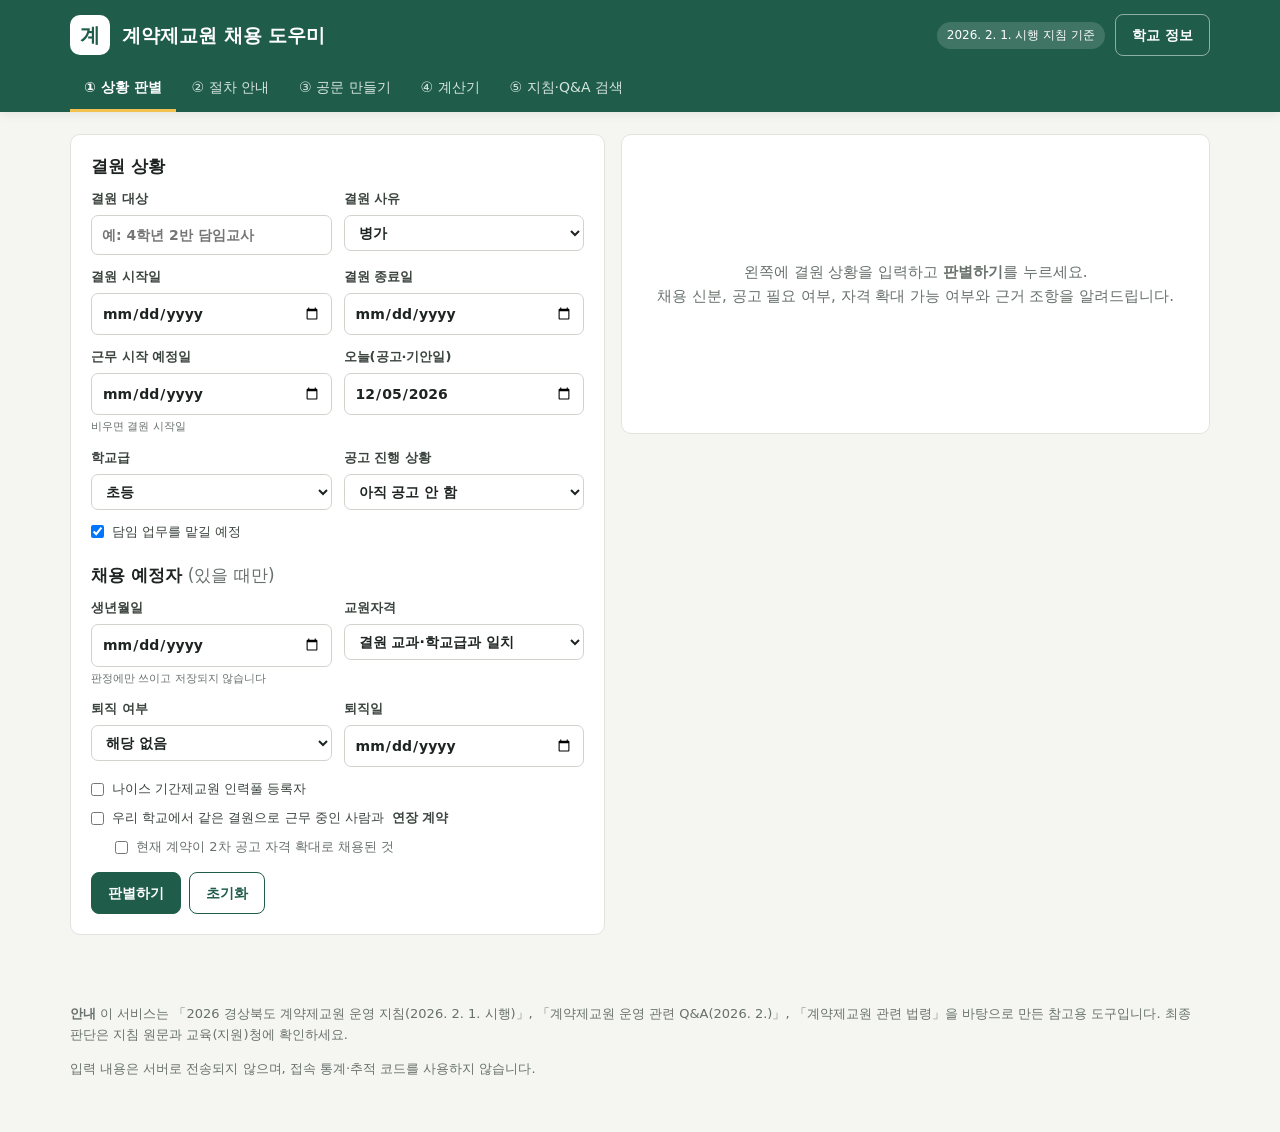
==== index.html @ 28a8585a "2차: 채용계획 기안·채용 계획·채용 공고문·계약서(서식14·15)·임용사항 보고(서식21) hwpx 생성, 절차 단계에서 서류로 바로 이동 Co-Authored-By: Claud" ====
<!doctype html>
<html lang="ko">
<head>
<meta charset="utf-8">
<meta name="viewport" content="width=device-width, initial-scale=1">
<title>계약제교원 채용 도우미</title>
<meta name="description" content="경상북도 계약제교원(기간제교원·강사) 채용 절차 판별과 인사자문위원회 공문 작성 도우미">
<link rel="stylesheet" href="css/style.css">
</head>
<body>
<header class="top">
  <div class="wrap top-in">
    <div class="brand">
      <span class="logo" aria-hidden="true">계</span>
      <div>
        <h1>계약제교원 채용 도우미</h1>
        <p class="sub">기간제교원·강사 채용 절차 판별과 공문 작성</p>
      </div>
    </div>
    <div class="top-right">
      <span class="badge" id="ver"></span>
      <button class="btn ghost" id="btnSchool">학교 정보</button>
    </div>
  </div>
  <nav class="wrap tabs" role="tablist">
    <button role="tab" data-tab="judge" class="on">① 상황 판별</button>
    <button role="tab" data-tab="steps">② 절차 안내</button>
    <button role="tab" data-tab="docs">③ 공문 만들기</button>
    <button role="tab" data-tab="calc">④ 계산기</button>
    <button role="tab" data-tab="search">⑤ 지침·Q&amp;A 검색</button>
  </nav>
</header>

<main class="wrap">

<!-- ① 판별 -->
<section id="tab-judge" class="tab on">
  <div class="grid2">
    <form id="fJudge" class="card" autocomplete="off">
      <h2>결원 상황</h2>
      <div class="row">
        <label>결원 대상<input name="target" placeholder="예: 4학년 2반 담임교사"></label>
        <label>결원 사유
          <select name="leaveType">
            <option value="sick">병가</option><option value="leave">휴직(육아·질병 등)</option>
            <option value="maternity">출산휴가</option><option value="longservice">장기재직휴가</option>
            <option value="annual">연가</option><option value="dispatch">파견·연수</option><option value="etc">기타</option>
          </select></label>
      </div>
      <div class="row">
        <label>결원 시작일<input type="date" name="start" required></label>
        <label>결원 종료일<input type="date" name="end" required></label>
      </div>
      <div class="row">
        <label>근무 시작 예정일<input type="date" name="workStart"><small>비우면 결원 시작일</small></label>
        <label>오늘(공고·기안일)<input type="date" name="today"></label>
      </div>
      <div class="row">
        <label>학교급
          <select name="schoolLevel"><option value="elem">초등</option><option value="mid">중등</option><option value="kinder">유치원</option><option value="special">특수</option></select></label>
        <label>공고 진행 상황
          <select name="noticeStage"><option value="none">아직 공고 안 함</option><option value="first_failed">1차 공고 → 적격자 없음</option><option value="second">2차 이상 공고 진행 중</option></select></label>
      </div>
      <label class="chk"><input type="checkbox" name="homeroom" checked> 담임 업무를 맡길 예정</label>

      <h2 class="mt">채용 예정자 <span class="muted">(있을 때만)</span></h2>
      <div class="row">
        <label>생년월일<input type="date" name="birth"><small>판정에만 쓰이고 저장되지 않습니다</small></label>
        <label>교원자격
          <select name="cert"><option value="match">결원 교과·학교급과 일치</option><option value="level">학교급 불일치</option><option value="similar">유사 과목(중등)</option><option value="none">자격증 없음</option></select></label>
      </div>
      <div class="row">
        <label>퇴직 여부
          <select name="retire"><option value="">해당 없음</option><option value="honor">명예퇴직</option><option value="age">정년퇴직</option><option value="pension">기타 퇴직(연금 수령)</option><option value="other">기타 퇴직</option></select></label>
        <label>퇴직일<input type="date" name="retireDate"></label>
      </div>
      <label class="chk"><input type="checkbox" name="pool"> 나이스 기간제교원 인력풀 등록자</label>
      <label class="chk"><input type="checkbox" name="extend"> 우리 학교에서 같은 결원으로 근무 중인 사람과 <b>연장 계약</b></label>
      <label class="chk ind"><input type="checkbox" name="hiredByExpansion"> 현재 계약이 2차 공고 자격 확대로 채용된 것</label>
      <div class="actions"><button class="btn primary" type="submit">판별하기</button><button class="btn ghost" type="reset">초기화</button></div>
    </form>

    <div id="judgeOut" class="card result empty">
      <p class="hint">왼쪽에 결원 상황을 입력하고 <b>판별하기</b>를 누르세요.<br>채용 신분, 공고 필요 여부, 자격 확대 가능 여부와 근거 조항을 알려드립니다.</p>
    </div>
  </div>
</section>

<!-- ② 절차 -->
<section id="tab-steps" class="tab">
  <div id="stepsOut" class="card"><p class="hint">먼저 ① 상황 판별을 해 주세요.</p></div>
  <div id="checkOut" class="card"></div>
</section>

<!-- ③ 공문 -->
<section id="tab-docs" class="tab">
  <div class="card warnbox">
    <b>개인정보 원칙</b> — 사람 이름은 ○○○로 두고, 내려받은 한글 파일에서 직접 입력하세요. 이 화면의 입력 내용은 어디에도 전송·저장되지 않습니다(학교 정보만 이 브라우저에 저장).
  </div>
  <div class="seg" role="tablist">
    <button type="button" data-sub="committee" class="on">인사자문위원회</button>
    <button type="button" data-sub="hire">채용 계획 · 공고 · 계약서 · 임용 보고</button>
  </div>
  <form id="fDoc" class="card sub on" data-subpanel="committee" autocomplete="off">
    <div class="doc-head">
      <h2>인사자문위원회 공문</h2>
      <button type="button" class="btn ghost" id="btnRefill">판별 결과로 다시 채우기</button>
    </div>
    <div class="row3">
      <label>회의 날짜<input type="date" name="mDate"></label>
      <label>시작 시각<input type="time" name="mTime" value="14:30"></label>
      <label>장소<input name="place" value="교무회의실"></label>
    </div>
    <div class="row3">
      <label>위원 수(위원장 포함)<select name="members"></select></label>
      <label>위원장 직위<input name="chairPos" value="교감"></label>
      <label>위원 직위<input name="memberPos" value="교사"></label>
    </div>
    <label>위원 성명 <span class="muted">(선택 · 쉼표로 구분, 위원장부터 · 저장 안 됨)</span><input name="names" placeholder="비우면 한글에서 직접 입력"></label>
    <label>제목<input name="title"></label>
    <label>안건<input name="agenda"></label>
    <label>관련 <span class="muted">(한 줄에 하나 · 가. 나. 자동)</span><textarea name="related" rows="2"></textarea></label>
    <div class="row">
      <label>사유 <span class="muted">(1) 2) 자동)</span><textarea name="reasons" rows="4"></textarea></label>
      <label>근거<textarea name="basis" rows="4"></textarea></label>
    </div>
    <div class="row">
      <label>채용 개요 <span class="muted">(없으면 비움)</span><textarea name="plan" rows="3"></textarea></label>
      <label>유의 사항<textarea name="notes" rows="3"></textarea></label>
    </div>
    <h3>결과 기안·회의록용</h3>
    <label>관련에 추가할 개최 기안<input name="openRef" placeholder="예: ○○초등학교-1234(2026. 10. 20.) 인사자문위원회 개최"></label>
    <div class="row3">
      <label>심의 결과<select name="verdict"><option>채용 적격</option><option>채용 부적격</option><option>연장 계약 적격</option></select></label>
      <label>신분<select name="type"><option>기간제교원</option><option>전일제강사</option><option>시간강사</option></select></label>
      <label>계약 기간<input name="period"></label>
    </div>
    <label>회의 결과 <span class="muted">(한 줄에 하나 · 회의록에 - 로 들어감)</span><textarea name="minutes" rows="7"></textarea></label>
    <div class="actions dl">
      <button type="button" class="btn primary" data-doc="open">개최 기안 (.hwpx)</button>
      <button type="button" class="btn primary" data-doc="result">개최 결과 기안 (.hwpx)</button>
      <button type="button" class="btn primary" data-doc="minutes">회의록 (.hwpx)</button>
    </div>
    <p class="muted small">글꼴 맑은 고딕 11.5pt, 줄간격 103%. 결재란·문서번호는 K-에듀파인에서 생성되므로 본문만 붙여 쓰셔도 됩니다.</p>
  </form>

  <form id="fHire" class="card sub" data-subpanel="hire" autocomplete="off">
    <div class="doc-head">
      <h2>채용 서류</h2>
      <button type="button" class="btn ghost" id="btnHireRefill">판별 결과로 다시 채우기</button>
    </div>
    <fieldset><legend>채용 개요</legend>
      <div class="row3">
        <label>신분<select name="typeLabel"><option>기간제교원</option><option>전일제강사</option><option>시간강사</option></select></label>
        <label>과목(담당)<input name="subject" placeholder="예: 4학년 2반 담임(초등 전 교과)"></label>
        <label>인원(명)<input type="number" name="count" value="1" min="1"></label>
      </div>
      <div class="row3">
        <label>계약 시작일<input type="date" name="cStart"></label>
        <label>계약 종료일<input type="date" name="cEnd"></label>
        <label>계약 개월 수<input name="months" readonly><small>15일 이상 1개월로 자동 계산</small></label>
      </div>
      <label>채용 사유<input name="reasonText" placeholder="예: 4학년 2반 담임 ○○○ 교사의 병가 대체"></label>
      <div class="row3">
        <label>채용 방식<select name="method"><option value="notice">공개채용(공고)</option><option value="pool">인력풀(공고 생략, 6개월 미만)</option><option value="skip">공고 생략(1개월 미만 강사·연장)</option></select></label>
        <label>공고 차수<select name="round"><option>1차</option><option>2차</option></select></label>
        <label class="chk pad"><input type="checkbox" name="pool"> 인력풀 병행</label>
      </div>
      <label>자격 확대 사유 <span class="muted">(2차 공고만 · 예: 임용 상한 연령, 명예퇴직 2년 미만, 학교급 불일치)</span><input name="expandText"></label>
      <label>자격 요건<input name="certReq"></label>
      <label>관련 문서 <span class="muted">(채용계획 기안용 · 한 줄에 하나 · 예: 휴직·병가 승인 문서)</span><textarea name="related" rows="2"></textarea></label>
    </fieldset>
    <fieldset><legend>전형 일정 <span class="muted">(공고일을 바꾸면 나머지 날짜가 자동 계산됩니다)</span></legend>
      <div class="row3">
        <label>공고일<input type="date" name="noticeDate"></label>
        <label>접수 마감일<input type="date" name="recvEnd"><small>공고일 제외 3일 이상</small></label>
        <label>서류전형 발표<input type="date" name="docAnnounce"></label>
      </div>
      <div class="row3">
        <label>면접일<input type="date" name="interviewDate"></label>
        <label>면접 시각<input name="interviewTime" value="10:00"></label>
        <label>최종합격자 발표<input type="date" name="finalAnnounce"></label>
      </div>
      <div class="row3">
        <label>최종합격자 서류 제출 마감<input type="date" name="submitEnd"></label>
        <label>서류 반환 청구 기간(일)<input type="number" name="returnDays" value="14" min="14" max="180"></label>
        <label>서류전형 배수<input type="number" name="multiple" value="3" min="2"></label>
      </div>
      <div class="row3">
        <label>접수 방법<input name="recvMethod" value="방문접수, 우편접수, 이메일접수"></label>
        <label>접수처<input name="recvPlace" placeholder="○○학교 행정실"></label>
        <label>심사 장소<input name="place" value="교무회의실"></label>
      </div>
    </fieldset>
    <fieldset><legend>심사 배점 · 채용심사위원회</legend>
      <div class="row4">
        <label>교원자격증<input type="number" name="dp1" value="10"></label><label>경력<input type="number" name="dp2" value="10"></label>
        <label>직무관련 자격증<input type="number" name="dp3" value="10"></label><label>자기소개서<input type="number" name="dp4" value="10"></label>
      </div>
      <div class="row4">
        <label>교직자 품성<input type="number" name="ip1" value="20"></label><label>교과 전문성<input type="number" name="ip2" value="20"></label>
        <label>업무수행·생활지도<input type="number" name="ip3" value="10"></label><label>경력·자격증 활용<input type="number" name="ip4" value="10"></label>
      </div>
      <div class="row3">
        <label>심사위원 수<select name="judges"><option>3</option><option>4</option><option>5</option></select></label>
        <label>위원장 직위<input name="chairPos" value="교감"></label>
        <label>위원 직위<input name="memberPos" value="교사"></label>
      </div>
      <label class="chk"><input type="checkbox" name="demo"> 수업실연 실시</label>
    </fieldset>
    <fieldset><legend>계약서</legend>
      <div class="row4">
        <label>호봉<input name="grade" placeholder="획정 후 입력"></label>
        <label>보수 지급일(매월)<input name="payDay" value="20"></label>
        <label>휴업기간 보수<select name="holidayPay"><option value="yes">지급한다</option><option value="no">지급하지 아니한다</option></select></label>
        <label>계약일<input type="date" name="contractDate"></label>
      </div>
      <div class="row4">
        <label>1일 근무시간<input name="hoursPerDay" value="8"></label>
        <label>주 근무일<input name="daysPerWeek" value="5"></label>
        <label>병가 일수<input name="sickDays"><small>비우면 계약 개월 × 60/12</small></label>
        <label>시간강사 시급(원)<input name="hourlyRate" value="25,000"></label>
      </div>
      <div class="row">
        <label>시간강사 근로일<input name="workDays" value="월요일 ~ 금요일"></label>
        <label>시간강사 총 근로시간<input name="totalHours"></label>
      </div>
    </fieldset>
    <fieldset><legend>임용사항 보고</legend>
      <div class="row3">
        <label>수신<input name="receiver" value="○○교육지원청교육장(교육지원과장)"></label>
        <label>자격 종별<input name="certType" placeholder="예: 초등 2정"></label>
        <label>공고 횟수<input name="noticeCount" placeholder="예: 2"></label>
      </div>
      <div class="row3">
        <label>퇴직교원 임용 여부<select name="retiredYN"><option>아니오</option><option>예</option></select></label>
        <label>퇴직 종류<input name="retireKind" placeholder="예: 명예퇴직"></label>
        <label>퇴직일<input type="date" name="retireDate"></label>
      </div>
    </fieldset>
    <div class="actions dl">
      <button type="button" class="btn primary" data-hdoc="planGian">채용계획 기안</button>
      <button type="button" class="btn primary" data-hdoc="plan">채용 계획(붙임)</button>
      <button type="button" class="btn primary" data-hdoc="notice">채용 공고문</button>
      <button type="button" class="btn primary" data-hdoc="contract">계약서</button>
      <button type="button" class="btn primary" data-hdoc="report">임용사항 보고</button>
    </div>
    <p class="muted small">성명·생년월일·주소·자격증번호 칸은 비워 두었습니다. 내려받은 한글 파일에서 직접 입력하세요. 공고문 게시는 경상북도교육청 홈페이지(채용정보/기간제교사/구인)에만 합니다.</p>
  </form>
</section>

<!-- ④ 계산기 -->
<section id="tab-calc" class="tab">
  <div class="grid3">
    <div class="card calc">
      <h2>임용 상한 연령</h2>
      <label>생년월일<input type="date" id="cBirth"></label>
      <label>임용(근무 시작)일<input type="date" id="cAt"></label>
      <div class="out" id="cAgeOut"></div>
    </div>
    <div class="card calc">
      <h2>1개월·6개월 기간</h2>
      <label>시작일<input type="date" id="cPStart"></label>
      <div class="out" id="cPOut"></div>
      <p class="muted small">민법 제160조 역법 계산(Q&amp;A 6). 1개월 이상 결원은 기간제교원, 6개월 이상은 공고 필수.</p>
    </div>
    <div class="card calc">
      <h2>연가·병가 일수</h2>
      <label>계약 시작<input type="date" id="cLStart"></label>
      <label>계약 종료<input type="date" id="cLEnd"></label>
      <label>동일교 단절 없는 이전 계약 개월<input type="number" id="cLPrior" min="0" value="0"></label>
      <div class="out" id="cLOut"></div>
    </div>
    <div class="card calc">
      <h2>시간강사 수당</h2>
      <label>1일 수업 시간<input type="number" id="cHours" min="1" max="8" value="4"></label>
      <label>일수<input type="number" id="cHDays" min="1" max="3" value="1"></label>
      <div class="out" id="cHOut"></div>
      <p class="muted small">4시간 이하 시간당 25,000원, 초과분 시간당 10,000원(지침 p.21)</p>
    </div>
    <div class="card calc">
      <h2>공고 마감일</h2>
      <label>공고일<input type="date" id="cNDate"></label>
      <div class="out" id="cNOut"></div>
    </div>
  </div>
</section>

<!-- ⑤ 검색 -->
<section id="tab-search" class="tab">
  <div class="card">
    <div class="search">
      <input id="q" type="search" placeholder="예: 명예퇴직, 육아휴직, 담임, 연장 계약, p.19, Q&A 16">
    </div>
    <div class="chips" id="quick"></div>
    <div id="searchOut"></div>
  </div>
</section>

</main>

<footer class="wrap foot">
  <p><b>안내</b> 이 서비스는 「2026 경상북도 계약제교원 운영 지침(2026. 2. 1. 시행)」, 「계약제교원 운영 관련 Q&amp;A(2026. 2.)」, 「계약제교원 관련 법령」을 바탕으로 만든 참고용 도구입니다. 최종 판단은 지침 원문과 교육(지원)청에 확인하세요.</p>
  <p>입력 내용은 서버로 전송되지 않으며, 접속 통계·추적 코드를 사용하지 않습니다.</p>
</footer>

<dialog id="dlgSchool">
  <form method="dialog" id="fSchool" class="card">
    <h2>학교 정보 <span class="muted">(이 브라우저에만 저장)</span></h2>
    <div class="row"><label>학교명<input name="schoolName" placeholder="○○초등학교"></label><label>슬로건<input name="slogan" placeholder="배움과 나눔이 행복한 인재 육성"></label></div>
    <div class="row"><label>우편번호<input name="zip"></label><label>주소<input name="address"></label></div>
    <div class="row"><label>홈페이지<input name="homepage"></label><label>이메일(기안자)<input name="email"></label></div>
    <div class="row"><label>전화<input name="tel"></label><label>전송(팩스)<input name="fax"></label></div>
    <div class="row3"><label>기안자 직위<input name="drafterTitle" value="교감"></label><label>결재자 직위<input name="approverTitle" value="교장"></label><label>공개 여부<input name="openness" value="비공개(6)"></label></div>
    <div class="actions"><button class="btn primary" value="save">저장</button><button class="btn ghost" value="cancel">닫기</button></div>
  </form>
</dialog>

<div id="toast" role="status"></div>
<script src="vendor/jszip.min.js"></script>
<script src="js/rules.js"></script>
<script src="js/docs.js"></script>
<script src="js/docs2.js"></script>
<script src="js/hwpx.js"></script>
<script src="js/app.js"></script>
</body>
</html>
---- css/style.css ----
:root{
  --bg:#f5f6f2; --card:#fff; --ink:#1d2421; --muted:#68716c; --line:#e1e4de;
  --pri:#1f5c4a; --pri-2:#2f7d65; --pri-soft:#e6f0ec;
  --ok:#2f7d4f; --ok-bg:#eaf5ee; --info:#2b5d8a; --info-bg:#eaf1f8;
  --warn:#a5650b; --warn-bg:#fdf3e2; --block:#b23a2e; --block-bg:#fbeae7;
  --r:10px; --font:"Pretendard","맑은 고딕","Malgun Gothic","Apple SD Gothic Neo",system-ui,sans-serif;
}
*{box-sizing:border-box}
body{margin:0;background:var(--bg);color:var(--ink);font:15px/1.6 var(--font);word-break:keep-all}
.wrap{max-width:1180px;margin:0 auto;padding:0 20px}
h1,h2,h3{margin:0;line-height:1.3}
h2{font-size:17px;margin-bottom:12px}
h3{font-size:15px;margin:18px 0 8px;color:var(--pri)}
.mt{margin-top:22px}
.muted{color:var(--muted);font-weight:400}
.small{font-size:13px}

/* header */
.top{background:var(--pri);color:#fff;position:sticky;top:0;z-index:5;box-shadow:0 2px 10px rgba(0,0,0,.08)}
.top-in{display:flex;justify-content:space-between;align-items:center;padding-top:14px;padding-bottom:10px;gap:12px}
.brand{display:flex;gap:12px;align-items:center}
.logo{width:40px;height:40px;border-radius:10px;background:#fff;color:var(--pri);display:grid;place-items:center;font-weight:800;font-size:20px}
.top h1{font-size:19px}
.top .sub{margin:0;font-size:13px;opacity:.8}
.top-right{display:flex;gap:10px;align-items:center}
.badge{font-size:12px;background:rgba(255,255,255,.15);padding:4px 10px;border-radius:99px;white-space:nowrap}
.tabs{display:flex;gap:2px;overflow-x:auto}
.tabs button{background:none;border:0;color:#d5e5de;font:inherit;font-size:14px;padding:10px 14px;border-bottom:3px solid transparent;cursor:pointer;white-space:nowrap}
.tabs button.on{color:#fff;border-color:#f2c14e;font-weight:700}
.top .btn.ghost{color:#fff;border-color:rgba(255,255,255,.5)}

main.wrap{padding-top:22px;padding-bottom:40px}
.tab{display:none}.tab.on{display:block}
.card{background:var(--card);border:1px solid var(--line);border-radius:var(--r);padding:20px;margin-bottom:16px}
.grid2{display:grid;grid-template-columns:minmax(0,1fr) minmax(0,1.1fr);gap:16px;align-items:start}
.grid3{display:grid;grid-template-columns:repeat(auto-fill,minmax(260px,1fr));gap:16px}
@media (max-width:860px){.grid2{grid-template-columns:1fr}}

/* form */
label{display:block;font-size:13px;font-weight:600;color:#3b443f;margin-bottom:12px}
input,select,textarea{display:block;width:100%;margin-top:5px;font:inherit;font-size:14px;padding:8px 10px;border:1px solid #cfd4cc;border-radius:7px;background:#fff;color:var(--ink)}
textarea{resize:vertical;line-height:1.5}
input:focus,select:focus,textarea:focus{outline:2px solid var(--pri-2);outline-offset:-1px;border-color:transparent}
label small{display:block;color:var(--muted);font-weight:400;margin-top:3px}
.row{display:grid;grid-template-columns:1fr 1fr;gap:12px}
.row3{display:grid;grid-template-columns:1fr 1fr 1fr;gap:12px}
@media (max-width:600px){.row,.row3{grid-template-columns:1fr}}
.chk{display:flex;gap:8px;align-items:center;font-weight:500;margin-bottom:8px}
.chk input{width:auto;margin:0}
.chk.ind{margin-left:24px;color:var(--muted)}
.actions{display:flex;gap:8px;flex-wrap:wrap;margin-top:14px}
.btn{font:inherit;font-size:14px;padding:9px 16px;border-radius:8px;border:1px solid var(--pri);cursor:pointer;background:#fff;color:var(--pri);font-weight:600}
.btn.primary{background:var(--pri);color:#fff}
.btn.primary:hover{background:var(--pri-2)}
.btn.ghost{background:transparent}
.btn:disabled{opacity:.5;cursor:wait}

/* result */
.result.empty{display:grid;place-items:center;min-height:300px;text-align:center}
.hint{color:var(--muted)}
.verdict{border-radius:10px;padding:16px 18px;margin-bottom:14px;background:var(--pri-soft)}
.verdict.bad{background:var(--block-bg)}
.verdict .lbl{font-size:12px;color:var(--muted)}
.verdict .big{font-size:22px;font-weight:800;color:var(--pri)}
.verdict.bad .big{color:var(--block)}
.facts{display:grid;grid-template-columns:repeat(2,1fr);gap:8px;margin:12px 0 4px}
.fact{background:#fff;border:1px solid var(--line);border-radius:8px;padding:8px 10px}
.fact .k{font-size:12px;color:var(--muted)}
.fact .v{font-weight:700}
.msg{border-left:4px solid;padding:9px 12px;border-radius:0 8px 8px 0;margin:8px 0;font-size:14px}
.msg.ok{border-color:var(--ok);background:var(--ok-bg)}
.msg.info{border-color:var(--info);background:var(--info-bg)}
.msg.warn{border-color:var(--warn);background:var(--warn-bg)}
.msg.block{border-color:var(--block);background:var(--block-bg)}
.msg .tag{font-weight:700;margin-right:6px}
.ref{display:inline-block;font-size:12px;padding:1px 8px;border-radius:99px;background:#fff;border:1px solid var(--line);color:var(--info);cursor:pointer;margin-left:6px;white-space:nowrap}
.ref:hover{border-color:var(--info)}

/* steps */
.steps{list-style:none;margin:0;padding:0;counter-reset:s}
.steps li{position:relative;padding:4px 0 18px 48px;counter-increment:s}
.steps li::before{content:counter(s);position:absolute;left:0;top:2px;width:30px;height:30px;border-radius:50%;background:var(--pri);color:#fff;display:grid;place-items:center;font-weight:700;font-size:14px}
.steps li::after{content:"";position:absolute;left:14px;top:34px;bottom:0;width:2px;background:var(--line)}
.steps li:last-child::after{display:none}
.steps .t{font-weight:700}
.steps .d{color:#3b443f;font-size:14px}
.steps .when{display:inline-block;font-size:12px;background:var(--pri-soft);color:var(--pri);padding:1px 8px;border-radius:99px;margin-left:6px}
.steps .go{margin-top:6px}
.cl h3{margin-top:14px}
.cl label{font-weight:400;display:flex;gap:8px;align-items:flex-start;margin-bottom:6px}
.cl input{width:auto;margin-top:5px}

.warnbox{background:var(--warn-bg);border-color:#f0dcb4;font-size:14px}
.doc-head{display:flex;justify-content:space-between;align-items:center;margin-bottom:12px}
.doc-head h2{margin:0}
.dl .btn{flex:1;min-width:180px}

.calc .out{background:var(--pri-soft);border-radius:8px;padding:10px 12px;font-size:14px;min-height:44px}
.calc .out b{color:var(--pri)}

/* search */
.search input{font-size:16px;padding:12px 14px}
.chips{display:flex;flex-wrap:wrap;gap:6px;margin:12px 0}
.chips button{font:inherit;font-size:13px;border:1px solid var(--line);background:#fff;border-radius:99px;padding:3px 12px;cursor:pointer}
.chips button:hover{border-color:var(--pri);color:var(--pri)}
.hit{border-top:1px solid var(--line);padding:12px 0}
.hit .src{font-size:12px;font-weight:700;color:var(--info)}
.hit .q{font-weight:700;margin:2px 0 4px}
.hit p{margin:3px 0;font-size:14px}
mark{background:#ffe9a8;padding:0 1px}

.foot{color:var(--muted);font-size:13px;padding-bottom:40px}
dialog{border:0;padding:0;border-radius:var(--r);max-width:680px;width:calc(100% - 32px)}
dialog .card{margin:0}
dialog::backdrop{background:rgba(0,0,0,.35)}
#toast{position:fixed;left:50%;bottom:24px;transform:translateX(-50%);background:#1d2421;color:#fff;padding:10px 18px;border-radius:8px;font-size:14px;opacity:0;transition:.25s;pointer-events:none}
#toast.show{opacity:1}
@media print{.top,.foot,form,.tabs{display:none}}

.seg{display:flex;gap:4px;background:#e7ebe5;padding:4px;border-radius:10px;margin-bottom:16px;width:fit-content;max-width:100%;flex-wrap:wrap}
.seg button{font:inherit;font-size:14px;border:0;background:transparent;padding:8px 16px;border-radius:7px;cursor:pointer;color:#3b443f}
.seg button.on{background:#fff;color:var(--pri);font-weight:700;box-shadow:0 1px 3px rgba(0,0,0,.1)}
.sub{display:none}.sub.on{display:block}
fieldset{border:1px solid var(--line);border-radius:8px;padding:14px 16px 4px;margin:0 0 14px}
legend{font-weight:700;color:var(--pri);padding:0 6px;font-size:14px}
.row4{display:grid;grid-template-columns:repeat(4,1fr);gap:12px}
@media (max-width:760px){.row4{grid-template-columns:1fr 1fr}}
.chk.pad{margin-top:28px}
.dl .btn{min-width:150px}
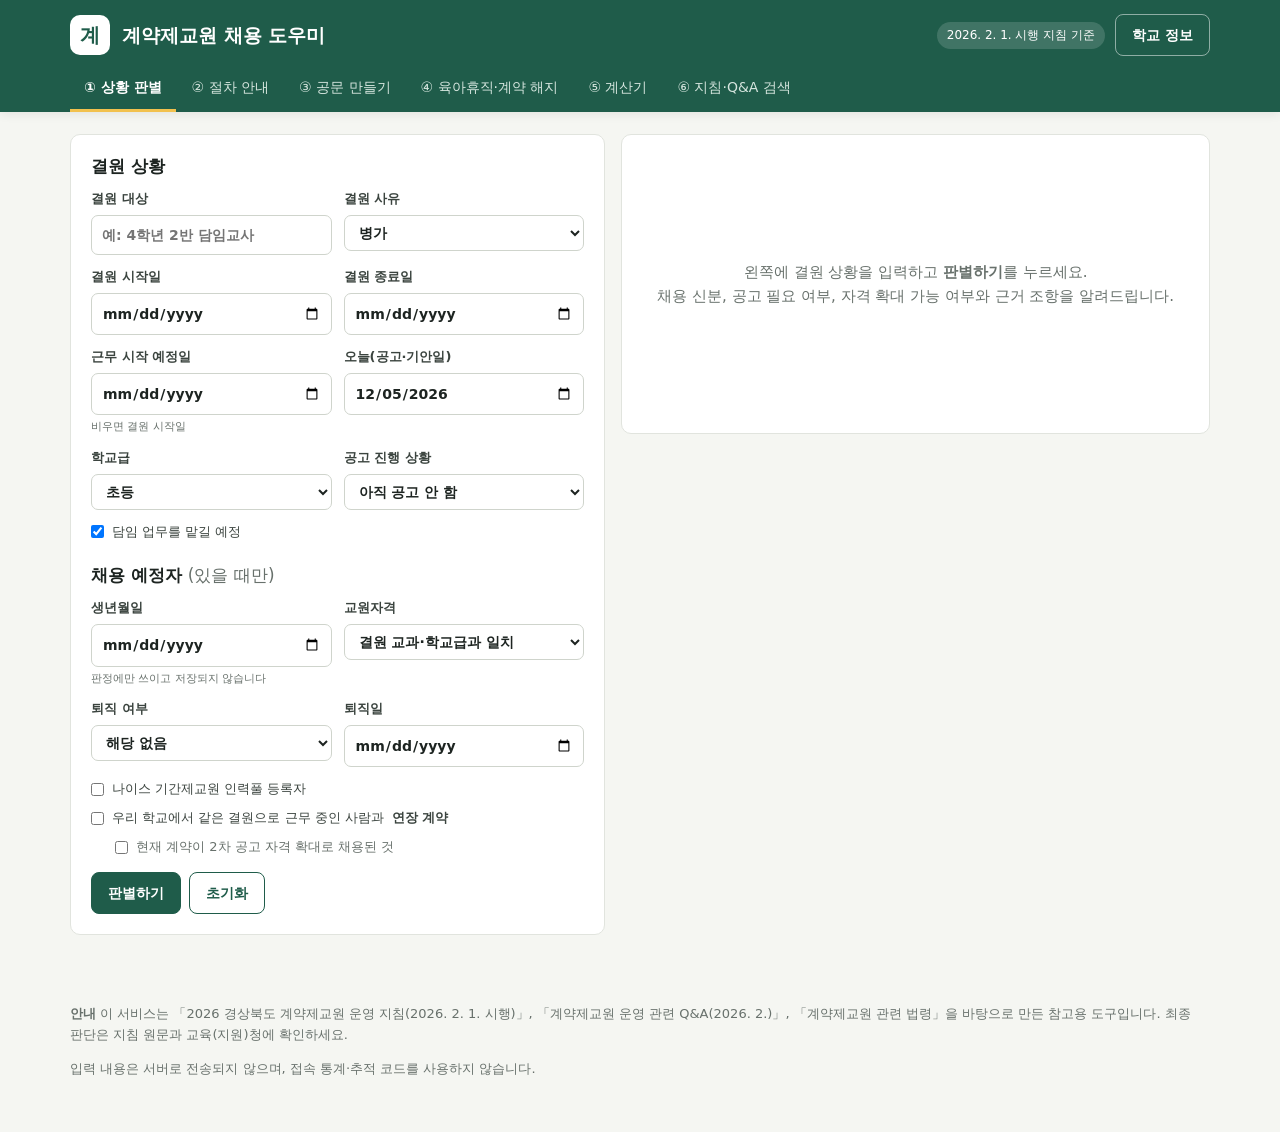
==== commit c9ebc769: "3차: 육아휴직(서식 25·26, 허가 기안)·중도 계약 해지(서식 28, 보고·인사자문위원회 기안) 판정과 문서, 지침 검색 띄어쓰기 복원 Co-Authored-By: Claud" ====
--- a/index.html
+++ b/index.html
@@ -26,8 +26,9 @@
     <button role="tab" data-tab="judge" class="on">① 상황 판별</button>
     <button role="tab" data-tab="steps">② 절차 안내</button>
     <button role="tab" data-tab="docs">③ 공문 만들기</button>
-    <button role="tab" data-tab="calc">④ 계산기</button>
-    <button role="tab" data-tab="search">⑤ 지침·Q&amp;A 검색</button>
+    <button role="tab" data-tab="change">④ 육아휴직·계약 해지</button>
+    <button role="tab" data-tab="calc">⑤ 계산기</button>
+    <button role="tab" data-tab="search">⑥ 지침·Q&amp;A 검색</button>
   </nav>
 </header>
 
@@ -247,6 +248,105 @@
     </div>
     <p class="muted small">성명·생년월일·주소·자격증번호 칸은 비워 두었습니다. 내려받은 한글 파일에서 직접 입력하세요. 공고문 게시는 경상북도교육청 홈페이지(채용정보/기간제교사/구인)에만 합니다.</p>
   </form>
+</section>
+
+<!-- ④ 육아휴직·계약 해지 -->
+<section id="tab-change" class="tab">
+  <div class="seg seg2" role="tablist">
+    <button type="button" data-sub2="leave" class="on">기간제교원 육아휴직</button>
+    <button type="button" data-sub2="term">중도 계약 해지</button>
+  </div>
+  <div class="grid2 sub2 on" data-panel2="leave">
+    <form id="fLeave" class="card" autocomplete="off">
+      <h2>육아휴직 신청 확인</h2>
+      <div class="row">
+        <label>담당(교과·학급)<input name="subject" placeholder="예: 3학년 1반 담임"></label>
+        <label>신청(접수)일<input type="date" name="applyDate"></label>
+      </div>
+      <div class="row">
+        <label>이 학교 계약 시작일<input type="date" name="cStart" required><small>기간 단절 없이 연장된 경우 최초 계약 시작일</small></label>
+        <label>계약 종료일<input type="date" name="cEnd" required></label>
+      </div>
+      <div class="row">
+        <label>휴직 시작일<input type="date" name="lStart" required></label>
+        <label>휴직 종료일<input type="date" name="lEnd" required></label>
+      </div>
+      <label class="chk"><input type="checkbox" name="pregnant"> 임신 중(모성 보호 육아휴직)</label>
+      <div class="row">
+        <label>자녀 생년월일<input type="date" name="childBirth"></label>
+        <label>출산 예정일(임신 중)<input type="date" name="dueDate"></label>
+      </div>
+      <div class="row">
+        <label>자녀 구분<select name="childOrder"><option>첫째</option><option>둘째</option><option>셋째</option><option>넷째 이상</option></select></label>
+        <label class="chk pad"><input type="checkbox" name="grade2"> 자녀가 초등학교 2학년 이하</label>
+      </div>
+      <div class="row">
+        <label>이 자녀로 이미 쓴 기간(개월)<input type="number" name="usedMonths" value="0" min="0"><small>다른 학교에서 쓴 기간 포함</small></label>
+        <label>이미 나누어 쓴 횟수<input type="number" name="splits" value="0" min="0"></label>
+      </div>
+      <label>기 사용 기간 <span class="muted">(서식 25 표에 들어감 · 한 줄에 하나)</span><textarea name="usedList" rows="2" placeholder="예: 2025. 3. 1.부터 2025. 8. 31.까지(6개월간)"></textarea></label>
+      <label class="chk"><input type="checkbox" name="urgent"> 7일 전 신청 예외 사유(유산·사산 위험, 조기 출산, 배우자 사망·질병·이혼 등)</label>
+      <label class="chk"><input type="checkbox" name="extra"> 6개월 추가 대상(부모 각 3개월 이상 사용, 한부모, 장애아동 부모)</label>
+      <label class="chk"><input type="checkbox" name="spouseSame"> 같은 자녀로 배우자가 현재 육아휴직 중</label>
+      <label>복직 예정일 <span class="muted">(복직원 작성 시)</span><input type="date" name="returnDate"></label>
+      <div class="actions"><button class="btn primary" type="submit">확인하기</button></div>
+    </form>
+    <div>
+      <div id="leaveOut" class="card result empty"><p class="hint">기간제교원의 육아휴직 신청이 들어오면<br>대상·6개월 근무·신청 기한·사용 기간을 확인합니다.</p></div>
+      <div class="card">
+        <h2>문서 만들기</h2>
+        <div class="actions dl">
+          <button type="button" class="btn primary" data-ldoc="form25">육아휴직원(서식 25)</button>
+          <button type="button" class="btn primary" data-ldoc="gian">육아휴직 허가 기안</button>
+          <button type="button" class="btn primary" data-ldoc="form26">복직원(서식 26)</button>
+        </div>
+        <p class="muted small">육아휴직 확인서(서식 27)는 고용보험법 시행규칙 별지 제102호 공식 서식을 고용24·고용노동부에서 내려받아 쓰세요.</p>
+        <div class="actions"><button type="button" class="btn" id="btnLeaveReplace">대체 기간제교원 채용 판별로 →</button></div>
+      </div>
+    </div>
+  </div>
+
+  <div class="grid2 sub2" data-panel2="term">
+    <form id="fTerm" class="card" autocomplete="off">
+      <h2>중도 계약 해지 확인</h2>
+      <div class="row">
+        <label>담당(교과·학급)<input name="subject" placeholder="예: 3학년 1반 담임"></label>
+        <label>오늘(통지 예정일)<input type="date" name="today"></label>
+      </div>
+      <div class="row">
+        <label>계약 시작일<input type="date" name="cStart" required><small>동일교 단절 없는 최초 계약일</small></label>
+        <label>계약 종료일<input type="date" name="cEnd" required></label>
+      </div>
+      <div class="row">
+        <label>해지일<input type="date" name="endDay" required><small>최종 근로일 다음날(조기 복직이면 복직일)</small></label>
+        <label>해지 사유<select name="reason"></select></label>
+      </div>
+      <label>원래 결원 사유 <span class="muted">(조기 복직일 때 · 예: 육아휴직)</span><input name="leaveKind" placeholder="휴직"></label>
+      <label>해지 사유 상세 <span class="muted">(서식 28에 추가 · 한 줄에 하나)</span><textarea name="detail" rows="3"></textarea></label>
+      <div class="row3">
+        <label>서면 통지일<input type="date" name="noticeDate"></label>
+        <label>인사자문위원회 일자<input type="date" name="committeeDate"></label>
+        <label>시각<input name="committeeTime" value="14:30"></label>
+      </div>
+      <div class="row">
+        <label>장소<input name="place" value="교무회의실"></label>
+        <label>보고 수신<input name="receiver" value="○○교육지원청교육장(교육지원과장)"></label>
+      </div>
+      <div class="actions"><button class="btn primary" type="submit">확인하기</button></div>
+    </form>
+    <div>
+      <div id="termOut" class="card result empty"><p class="hint">해지 사유와 해지일을 넣으면<br>30일 전 예고 기한, 인사자문위원회 소명 절차, 보고 기한을 알려드립니다.</p></div>
+      <div class="card">
+        <h2>문서 만들기</h2>
+        <div class="actions dl">
+          <button type="button" class="btn primary" data-tdoc="form28">해지(예고) 확인서(서식 28)</button>
+          <button type="button" class="btn primary" data-tdoc="report">중도 해지 보고 기안</button>
+          <button type="button" class="btn primary" data-tdoc="committee">인사자문위원회 개최 기안</button>
+        </div>
+        <p class="muted small">인사자문위원회 개최 기안은 귀책 사유(태만·복무 위반·성비위 등)로 해지할 때 씁니다. 회의록은 ③ 공문 만들기의 인사자문위원회 회의록 양식을 고쳐 쓰세요.</p>
+      </div>
+    </div>
+  </div>
 </section>
 
 <!-- ④ 계산기 -->
@@ -321,7 +421,10 @@
 <script src="js/rules.js"></script>
 <script src="js/docs.js"></script>
 <script src="js/docs2.js"></script>
+<script src="js/rules2.js"></script>
+<script src="js/docs3.js"></script>
 <script src="js/hwpx.js"></script>
 <script src="js/app.js"></script>
+<script src="js/app2.js"></script>
 </body>
 </html>
--- a/css/style.css
+++ b/css/style.css
@@ -127,3 +127,5 @@
 @media (max-width:760px){.row4{grid-template-columns:1fr 1fr}}
 .chk.pad{margin-top:28px}
 .dl .btn{min-width:150px}
+.sub2{display:none}.sub2.on{display:grid}
+.steps.mini li{padding-bottom:12px}
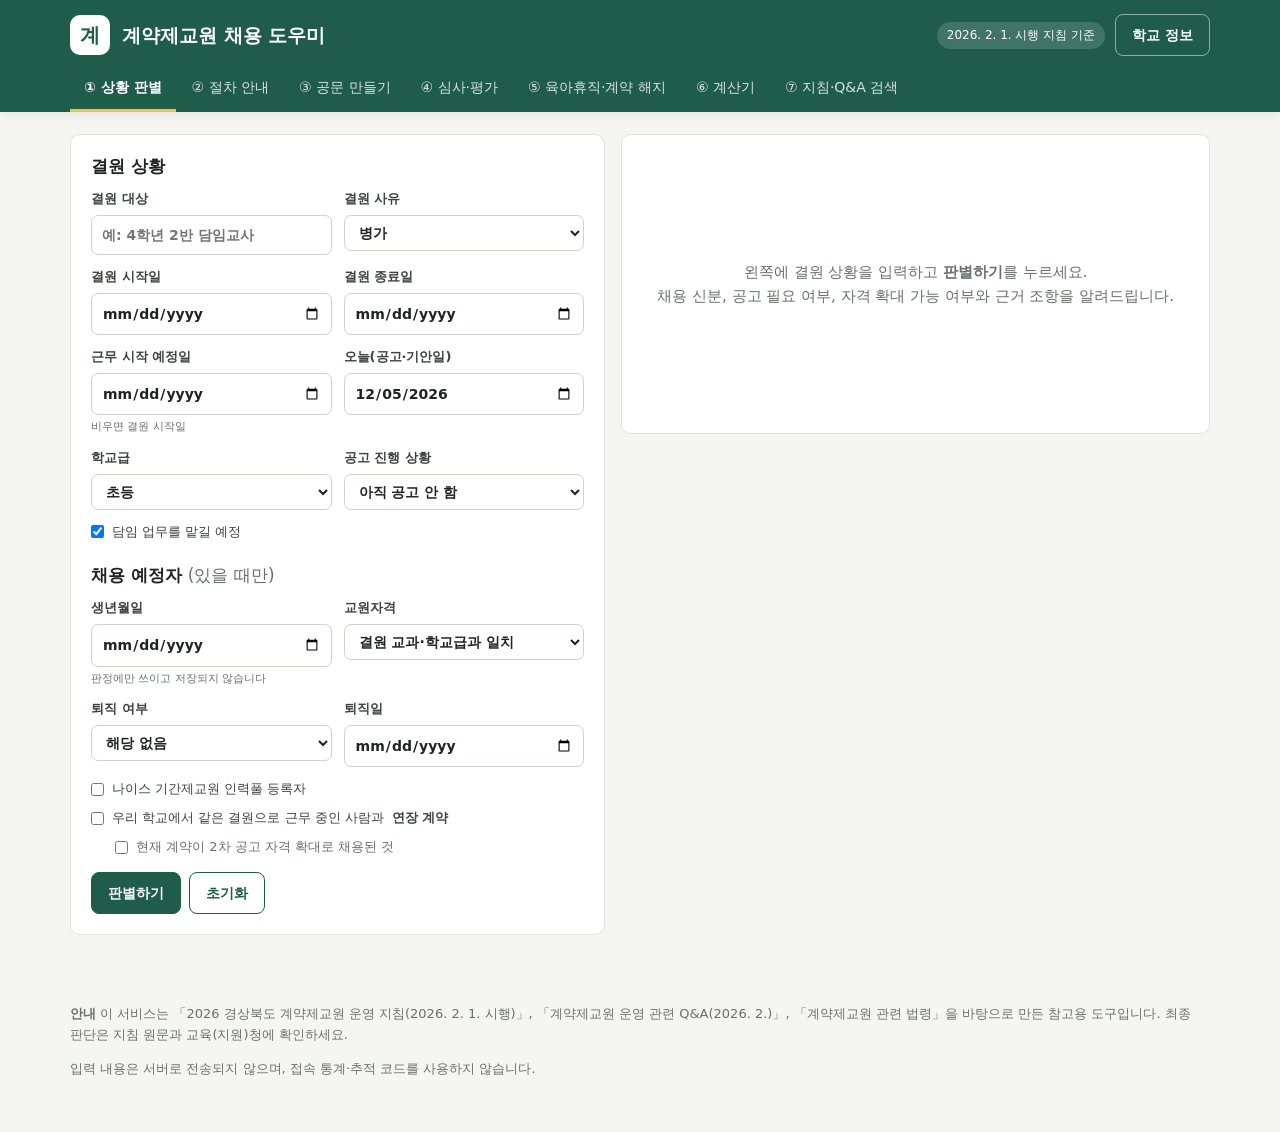
==== commit 4631f6a0: "심사·평가 탭: 채용 심사 점수 집계(평균·배수·과락·동점자), 집계표(서식 5·7)·심사 결과 기안, 평가표 빈 서식(서식 3·4·6·8) Co-Authored-By: Claud" ====
--- a/index.html
+++ b/index.html
@@ -26,9 +26,10 @@
     <button role="tab" data-tab="judge" class="on">① 상황 판별</button>
     <button role="tab" data-tab="steps">② 절차 안내</button>
     <button role="tab" data-tab="docs">③ 공문 만들기</button>
-    <button role="tab" data-tab="change">④ 육아휴직·계약 해지</button>
-    <button role="tab" data-tab="calc">⑤ 계산기</button>
-    <button role="tab" data-tab="search">⑥ 지침·Q&amp;A 검색</button>
+    <button role="tab" data-tab="review">④ 심사·평가</button>
+    <button role="tab" data-tab="change">⑤ 육아휴직·계약 해지</button>
+    <button role="tab" data-tab="calc">⑥ 계산기</button>
+    <button role="tab" data-tab="search">⑦ 지침·Q&amp;A 검색</button>
   </nav>
 </header>
 
@@ -250,7 +251,60 @@
   </form>
 </section>
 
-<!-- ④ 육아휴직·계약 해지 -->
+<!-- ④ 심사·평가 -->
+<section id="tab-review" class="tab">
+  <div class="seg" role="tablist">
+    <button type="button" data-sub3="score" class="on">채용 심사 점수 집계</button>
+    <button type="button" data-sub3="perf">근무실적 평가(서식 18)</button>
+  </div>
+  <div class="sub3 on" data-panel3="score">
+    <div class="card warnbox"><b>개인정보</b> — 지원자는 성명 대신 <b>관리번호</b>(예: 1번, A-01)로 입력하세요. 입력한 점수와 이름은 저장되지 않으며 새로고침하면 사라집니다.</div>
+    <form id="fScore" class="card" autocomplete="off">
+      <h2>심사 설정</h2>
+      <div class="row4">
+        <label>신분<select name="typeLabel"><option>기간제교원</option><option>전일제강사</option><option>시간강사</option></select></label>
+        <label>지원자 수<select name="n"></select></label>
+        <label>심사위원 수<select name="j"><option>3</option><option>4</option><option>5</option></select></label>
+        <label>채용 인원<input type="number" name="count" value="1" min="1"></label>
+      </div>
+      <div class="row4">
+        <label>서류 만점<input type="number" name="dMax" value="40"></label>
+        <label>면접 만점<input type="number" name="iMax" value="60"></label>
+        <label>서류 합격 배수<input type="number" name="multiple" value="3" min="1"></label>
+        <label class="chk pad"><input type="checkbox" name="demo"> 수업실연(40점) 실시</label>
+      </div>
+      <div class="row3">
+        <label>서류심사일<input type="date" name="docDate"></label>
+        <label>면접일<input type="date" name="intDate"></label>
+        <label>관련 문서(채용 계획)<input name="related" placeholder="예: ○○초등학교-1234(2026. 10. 21.) 기간제교원 채용 계획"></label>
+      </div>
+      <p class="muted small">배점은 ③ 공문 만들기 › 채용 서류의 심사 배점과 같게 맞추세요. 단계 점수는 심사위원 점수의 <b>평균</b>으로 계산합니다.</p>
+      <div id="scoreGrids"></div>
+      <div class="actions"><button class="btn primary" type="submit">집계하기</button></div>
+    </form>
+    <div id="scoreOut" class="card result empty"><p class="hint">점수를 입력하고 <b>집계하기</b>를 누르면 서류 합격자(배수), 과락, 순위, 동점자 처리 결과를 보여 드립니다.</p></div>
+    <div class="card">
+      <h2>문서 만들기</h2>
+      <div class="actions dl">
+        <button type="button" class="btn primary" data-sdoc="tallyDoc">서류심사 점수 집계표(서식 5)</button>
+        <button type="button" class="btn primary" data-sdoc="tallyInt">면접심사 점수 집계표(서식 7)</button>
+        <button type="button" class="btn primary" data-sdoc="tallyDemo">수업실연 점수 집계표</button>
+        <button type="button" class="btn primary" data-sdoc="result">심사 결과 기안</button>
+      </div>
+      <h3>심사위원용 빈 서식</h3>
+      <div class="actions dl">
+        <button type="button" class="btn" data-sdoc="form3">심사위원 서약서(서식 3)</button>
+        <button type="button" class="btn" data-sdoc="form4">서류심사 평가표(서식 4)</button>
+        <button type="button" class="btn" data-sdoc="form6">면접심사 평가표(서식 6)</button>
+        <button type="button" class="btn" data-sdoc="form8">수업실연 평가표(서식 8)</button>
+      </div>
+      <p class="muted small">평가표의 배점은 위 서류·면접 만점과 ③ 채용 서류의 항목별 배점을 따릅니다. 선발 전형 자료(평가표·집계표)는 비전자문서로 준영구 보관합니다(지침 p.13).</p>
+    </div>
+  </div>
+  <div class="sub3" data-panel3="perf"><div class="card"><p class="hint">준비 중입니다.</p></div></div>
+</section>
+
+<!-- ⑤ 육아휴직·계약 해지 -->
 <section id="tab-change" class="tab">
   <div class="seg seg2" role="tablist">
     <button type="button" data-sub2="leave" class="on">기간제교원 육아휴직</button>
@@ -423,8 +477,10 @@
 <script src="js/docs2.js"></script>
 <script src="js/rules2.js"></script>
 <script src="js/docs3.js"></script>
+<script src="js/score.js"></script>
 <script src="js/hwpx.js"></script>
 <script src="js/app.js"></script>
 <script src="js/app2.js"></script>
+<script src="js/app3.js"></script>
 </body>
 </html>
--- a/css/style.css
+++ b/css/style.css
@@ -129,3 +129,13 @@
 .dl .btn{min-width:150px}
 .sub2{display:none}.sub2.on{display:grid}
 .steps.mini li{padding-bottom:12px}
+.sub3{display:none}.sub3.on{display:block}
+.grid-wrap{overflow-x:auto;margin:10px 0 16px}
+table.sg{border-collapse:collapse;width:100%;font-size:14px}
+table.sg th,table.sg td{border:1px solid var(--line);padding:4px 6px;text-align:center}
+table.sg th{background:#f0f3ee;font-weight:600;white-space:nowrap}
+table.sg input{margin:0;padding:5px 6px;text-align:center;min-width:56px}
+table.sg td.nm input{text-align:left;min-width:110px}
+table.sg td.av{font-weight:700;color:var(--pri);min-width:56px}
+table.res td,table.res th{padding:7px 8px}
+.badge-ok{color:var(--ok);font-weight:700}.badge-no{color:var(--block);font-weight:700}.badge-mid{color:var(--warn);font-weight:700}
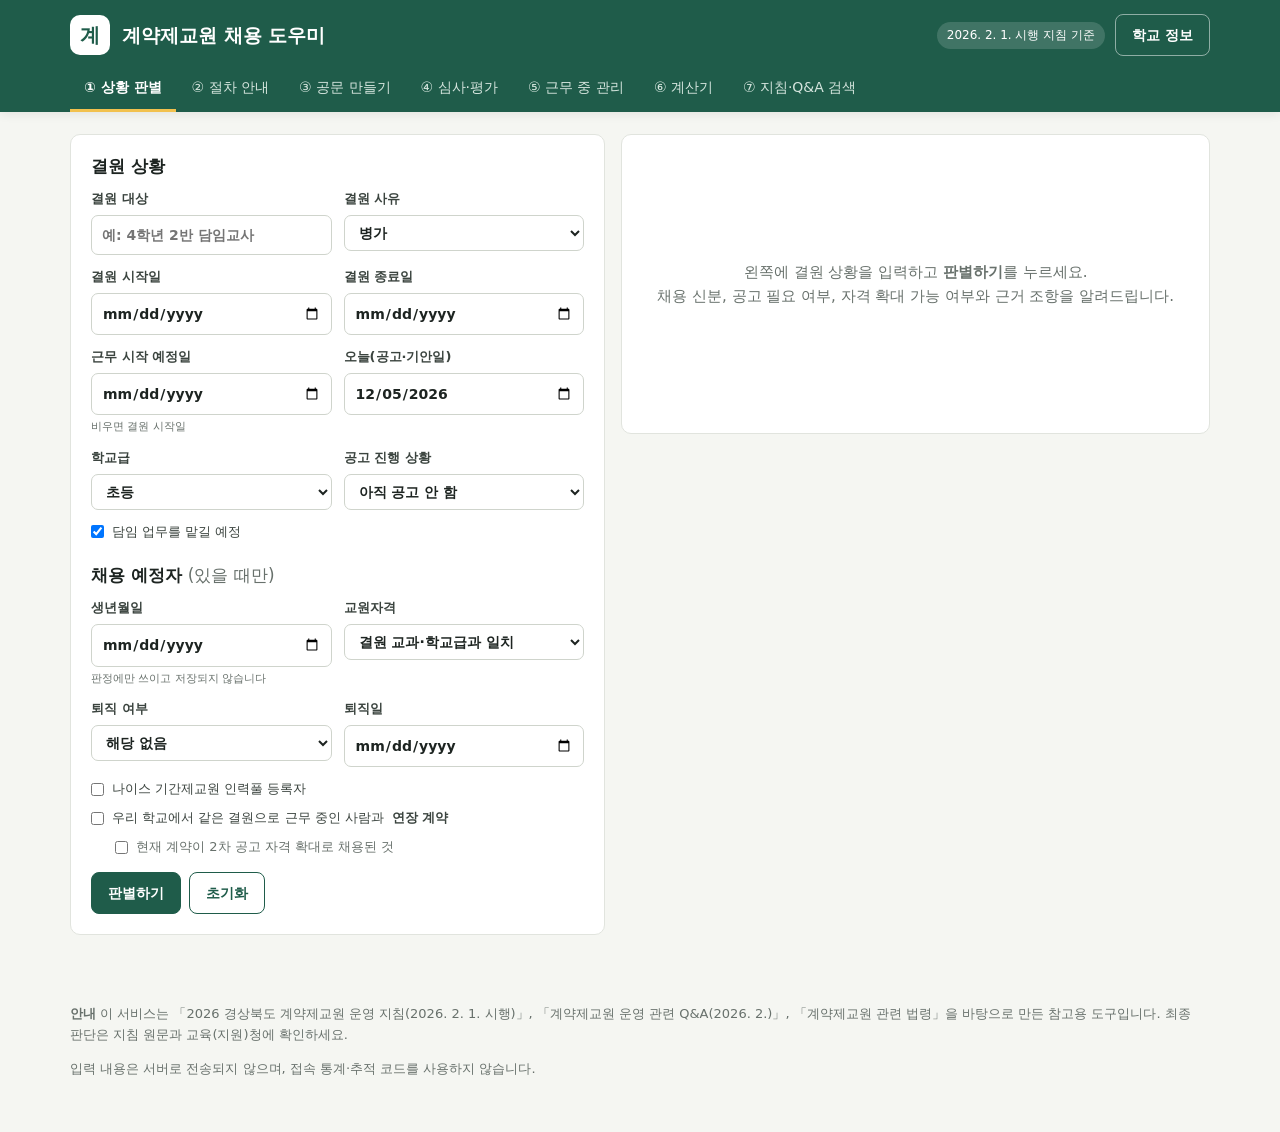
==== commit 0eadcb96: "4차: 호봉 획정(경력환산율표·중복 경력·14호봉 제한), 근무실적 평가(서식 18), 최종합격자 서류 묶음(서식 9·10·17·19·20·22·23·24), 자체 점검표(서식 2" ====
--- a/index.html
+++ b/index.html
@@ -27,7 +27,7 @@
     <button role="tab" data-tab="steps">② 절차 안내</button>
     <button role="tab" data-tab="docs">③ 공문 만들기</button>
     <button role="tab" data-tab="review">④ 심사·평가</button>
-    <button role="tab" data-tab="change">⑤ 육아휴직·계약 해지</button>
+    <button role="tab" data-tab="change">⑤ 근무 중 관리</button>
     <button role="tab" data-tab="calc">⑥ 계산기</button>
     <button role="tab" data-tab="search">⑦ 지침·Q&amp;A 검색</button>
   </nav>
@@ -102,6 +102,8 @@
   <div class="seg" role="tablist">
     <button type="button" data-sub="committee" class="on">인사자문위원회</button>
     <button type="button" data-sub="hire">채용 계획 · 공고 · 계약서 · 임용 보고</button>
+    <button type="button" data-sub="bundle">최종합격자 서류</button>
+    <button type="button" data-sub="check">자체 점검표</button>
   </div>
   <form id="fDoc" class="card sub on" data-subpanel="committee" autocomplete="off">
     <div class="doc-head">
@@ -249,12 +251,42 @@
     </div>
     <p class="muted small">성명·생년월일·주소·자격증번호 칸은 비워 두었습니다. 내려받은 한글 파일에서 직접 입력하세요. 공고문 게시는 경상북도교육청 홈페이지(채용정보/기간제교사/구인)에만 합니다.</p>
   </form>
+  <form id="fBundle" class="card sub" data-subpanel="bundle" autocomplete="off">
+    <h2>최종합격자 제출 서류 묶음</h2>
+    <div class="row4">
+      <label>신분<select name="type"><option>기간제교원</option><option>전일제강사</option><option>시간강사</option></select></label>
+      <label>계약 시작일<input type="date" name="from"></label>
+      <label>계약 종료일<input type="date" name="to"></label>
+      <label>작성일<input type="date" name="date"></label>
+    </div>
+    <label class="chk"><input type="checkbox" name="cont"> 같은 학교에서 기간 단절 없이 연장·재계약</label>
+    <div class="grid2 tight">
+      <div><h3>한글 파일에 넣을 서식</h3><div id="bundleList"></div></div>
+      <div><h3>따로 받을 서류</h3><div id="bundleOther" class="small"></div></div>
+    </div>
+    <div class="actions dl"><button type="button" class="btn primary" id="bundleDoc">선택한 서식 한 파일로 (.hwpx)</button></div>
+    <p class="muted small">서식마다 쪽이 나뉘어 한 파일로 내려받습니다. 인쇄해서 최종합격자에게 주세요. 근거: 지침 p.3~4, 서식 9·10·17·19·20·22·23·24</p>
+  </form>
+
+  <form id="fCheck" class="card sub" data-subpanel="check" autocomplete="off">
+    <div class="doc-head"><h2>자체 점검표</h2>
+      <div class="seg mini"><button type="button" data-chk="29" class="on">채용 점검표(서식 29)</button><button type="button" data-chk="30">운영 현황(서식 30)</button></div></div>
+    <div class="row3">
+      <label>점검일자<input type="date" name="date"></label>
+      <label id="centerWrap">교육지원청 학교지원센터 통해 채용<select name="center"><option value="N">아니오(모든 항목 작성)</option><option value="Y">예(채용확정 항목부터)</option></select></label>
+    </div>
+    <div class="grid-wrap"><table class="sg left" id="chkTbl"></table></div>
+    <label>특이(특기 및 조치) 사항<textarea name="special" rows="2"></textarea></label>
+    <div class="actions dl"><button type="button" class="btn primary" id="chkDoc">점검표 (.hwpx)</button></div>
+  </form>
+
 </section>
 
 <!-- ④ 심사·평가 -->
 <section id="tab-review" class="tab">
   <div class="seg" role="tablist">
     <button type="button" data-sub3="score" class="on">채용 심사 점수 집계</button>
+    <button type="button" data-sub3="hobong">호봉 획정</button>
     <button type="button" data-sub3="perf">근무실적 평가(서식 18)</button>
   </div>
   <div class="sub3 on" data-panel3="score">
@@ -301,16 +333,91 @@
       <p class="muted small">평가표의 배점은 위 서류·면접 만점과 ③ 채용 서류의 항목별 배점을 따릅니다. 선발 전형 자료(평가표·집계표)는 비전자문서로 준영구 보관합니다(지침 p.13).</p>
     </div>
   </div>
-  <div class="sub3" data-panel3="perf"><div class="card"><p class="hint">준비 중입니다.</p></div></div>
+  <div class="sub3" data-panel3="hobong">
+    <form id="fHob" class="card" autocomplete="off">
+      <div class="doc-head"><h2>호봉 획정 검토</h2><span class="muted small">경력환산율표(지침 p.82~84) 기준 · 검토용</span></div>
+      <div class="row4">
+        <label>소지 자격<select name="cert">
+          <option value="9">정교사(1급)</option><option value="8" selected>정교사(2급)</option><option value="5">준교사</option><option value="">직접 입력</option></select></label>
+        <label>기산호봉<input type="number" name="base" value="8" min="1"><small>공무원보수규정 별표 22로 확인</small></label>
+        <label>기타 가감(년)<input type="number" name="adj" value="0"></label>
+        <label>임용 예정일<input type="date" name="startDate"></label>
+      </div>
+      <label class="chk"><input type="checkbox" name="sabeom"> 사범계 대학(교육대학·사범대학) 졸업 — 가산 1년</label>
+      <label class="chk"><input type="checkbox" name="limit14"> 14호봉 제한 대상(10년 이상 근무 후 퇴직연금 수령, 명예퇴직, 정년퇴직)</label>
+      <h3>경력 <span class="muted small">(학력과 경력이 겹치면 하나만 · 비우면 기본 환산율)</span></h3>
+      <div class="grid-wrap"><table class="sg" id="hobRows"><thead><tr><th>경력 구분</th><th>시작일</th><th>종료일</th><th>환산율(%)</th><th>강사 주당<br>근무시간</th><th>학교급<br>불일치</th><th>비고</th><th></th></tr></thead><tbody></tbody></table></div>
+      <div class="actions"><button type="button" class="btn ghost" id="hobAdd">+ 경력 추가</button><button class="btn primary" type="submit">계산하기</button></div>
+    </form>
+    <div id="hobOut" class="card result empty"><p class="hint">경력을 입력하고 계산하기를 누르면<br>환산 경력, 초임호봉, 14호봉 제한을 보여드립니다.</p></div>
+    <div class="card"><div class="actions dl"><button type="button" class="btn primary" id="hobDoc">호봉 획정 검토표 (.hwpx)</button></div>
+      <p class="muted small">경력합산신청서(서식 11)·전력조회 요청서(서식 12)는 공식 별지 서식을 쓰세요. 유사경력은 반드시 전력조회로 확인합니다.</p></div>
+  </div>
+  <div class="sub3" data-panel3="perf">
+    <div class="grid2">
+      <form id="fPerf" class="card" autocomplete="off">
+        <h2>기간제교원 근무실적 평가(서식 18)</h2>
+        <div class="row3">
+          <label>과목(담당)<input name="subject"></label>
+          <label>근무 시작일<input type="date" name="from"></label>
+          <label>근무 종료일<input type="date" name="to"></label>
+        </div>
+        <label class="chk"><input type="checkbox" name="consent" checked> 평가 동의서(서식 17) 받음</label>
+        <label class="chk"><input type="checkbox" name="edu" checked> 법정의무교육(원격) 이수증 소지(2년 유효)</label>
+        <div class="grid-wrap"><table class="sg" id="perfTbl"><thead><tr><th>평가 요소</th><th>평가</th><th>점수</th></tr></thead><tbody></tbody></table></div>
+        <label>종합의견 <span class="muted">(교육활동·생활지도 중심 서술)</span><textarea name="opinion" rows="3"></textarea></label>
+        <label>평가일<input type="date" name="date"></label>
+        <div class="actions"><button class="btn primary" type="submit">확인하기</button><button type="button" class="btn" id="perfDoc">평가서 (.hwpx)</button></div>
+      </form>
+      <div id="perfOut" class="card result empty"><p class="hint">평가 요소별 등급을 고르면<br>총점과 종합평가 등급을 계산합니다.</p></div>
+    </div>
+  </div>
 </section>
 
 <!-- ⑤ 육아휴직·계약 해지 -->
 <section id="tab-change" class="tab">
   <div class="seg seg2" role="tablist">
-    <button type="button" data-sub2="leave" class="on">기간제교원 육아휴직</button>
+    <button type="button" data-sub2="ext" class="on">연장 계약</button>
+    <button type="button" data-sub2="leave">기간제교원 육아휴직</button>
     <button type="button" data-sub2="term">중도 계약 해지</button>
   </div>
-  <div class="grid2 sub2 on" data-panel2="leave">
+  <div class="grid2 sub2 on" data-panel2="ext">
+    <form id="fExt" class="card" autocomplete="off">
+      <h2>연장 계약 가능 여부</h2>
+      <div class="row">
+        <label>현재 신분<select name="curType"><option>기간제교원</option><option>전일제강사</option><option>시간강사</option></select></label>
+        <label>처음 채용 경로<select name="hiredBy">
+          <option value="open">공개전형(1차 공고 등 원 자격)</option><option value="pool">인력풀 활용(공고 생략)</option>
+          <option value="skip">공고 생략(인사자문위원회 적부 심사)</option><option value="expand">2차 공고 자격 확대(연령·명퇴·학교급·유사과목)</option></select></label>
+      </div>
+      <label>같은 학교 최초 임용일<input type="date" name="firstStart" required><small>4년이 끝나 공개모집으로 다시 채용됐다면 그 계약 시작일(Q&amp;A 11)</small></label>
+      <div class="row">
+        <label>현재 계약 시작일<input type="date" name="curStart"></label>
+        <label>현재 계약 종료일<input type="date" name="curEnd" required></label>
+      </div>
+      <div class="row">
+        <label>연장 시작일<input type="date" name="newStart" required></label>
+        <label>연장 종료일<input type="date" name="newEnd" required></label>
+      </div>
+      <label>담당(교과·학급)<input name="target" placeholder="예: 3학년 1반 담임교사"></label>
+      <label class="chk"><input type="checkbox" name="sameVacancy" checked> 같은 교원(같은 교과, 유·초등은 교과 무관)의 결원이 이어짐</label>
+      <label class="chk"><input type="checkbox" name="wants" checked> 기존 근무자가 연장을 희망함</label>
+      <div class="actions"><button class="btn primary" type="submit">확인하기</button></div>
+    </form>
+    <div>
+      <div id="extOut" class="card result empty"><p class="hint">현재 계약과 연장 기간을 넣으면<br>4년 상한, 자격 확대 채용자 연장 불가, 공백 여부를 확인하고<br>생략 가능한 서류와 나이스 처리를 안내합니다.</p></div>
+      <div class="card">
+        <h2>문서 만들기</h2>
+        <div class="actions dl">
+          <button type="button" class="btn primary" id="extCommittee">연장 계약 인사자문위원회 공문</button>
+          <button type="button" class="btn primary" id="extContract">연장 계약서</button>
+        </div>
+        <p class="muted small">연장 기간이 ① 상황 판별에 '연장 계약'으로 들어가고 ③ 공문 만들기 양식이 채워집니다. 호봉은 ④ 호봉 획정에서 다시 획정하세요.</p>
+      </div>
+    </div>
+  </div>
+
+  <div class="grid2 sub2" data-panel2="leave">
     <form id="fLeave" class="card" autocomplete="off">
       <h2>육아휴직 신청 확인</h2>
       <div class="row">
@@ -437,6 +544,33 @@
       <label>공고일<input type="date" id="cNDate"></label>
       <div class="out" id="cNOut"></div>
     </div>
+    <div class="card calc">
+      <h2>정근수당</h2>
+      <label>월 봉급액(원)<input type="number" id="jgPay" min="0" step="1000" placeholder="호봉 봉급표 금액"></label>
+      <label>근무연수(호봉 경력, 년)<input type="number" id="jgYears" min="0" value="0"></label>
+      <label>지급 대상 반기 실근무 개월<input type="number" id="jgMonths" min="0" max="6" value="6"><small>1월: 전년 7~12월, 7월: 1~6월 · 15일 이상 1개월</small></label>
+      <label class="chk"><input type="checkbox" id="jgLimit"> 14호봉 제한 대상(근무연수 5년만 인정)</label>
+      <div class="out" id="jgOut"></div>
+      <p class="muted small">지급액 = 정근수당액 × 실근무 개월/6 (지침 p.17, 공무원수당 등에 관한 규정 별표 2)</p>
+    </div>
+    <div class="card calc">
+      <h2>퇴직금</h2>
+      <label>계속근로 시작일<input type="date" id="svStart"><small>동일교 단절 없는 최초 계약일(육아휴직 기간 포함)</small></label>
+      <label>마지막 근무일<input type="date" id="svEnd"></label>
+      <label>퇴직 전 3개월 임금 총액(원)<input type="number" id="svWage" min="0" step="1000"><small>육아휴직 기간·임금은 빼고 산정</small></label>
+      <label>3개월 총일수<input type="number" id="svDays" min="1"></label>
+      <label>연간 정근수당+명절휴가비(원)<input type="number" id="svBonus" min="0" step="1000"></label>
+      <label>1일 통상임금(원)<input type="number" id="svOrd" min="0" step="100"></label>
+      <div class="out" id="svOut"></div>
+      <p class="muted small">1일 평균임금 × 30 × 재직일수/365. 평균임금이 통상임금보다 적으면 통상임금 적용(지침 p.8~9)</p>
+    </div>
+    <div class="card calc">
+      <h2>강사 주휴수당</h2>
+      <label>1주 총 소정근로시간<input type="number" id="whHours" min="0" step="0.5" value="15"></label>
+      <label>약정 시급(원)<input type="number" id="whRate" min="0" step="100" value="25000"></label>
+      <div class="out" id="whOut"></div>
+      <p class="muted small">계약기간 평균 주 15시간 이상, 그 주 소정근로일 만근, 다음 주 근무 예정 시. (1주 시간/40) × 8 × 시급. 전일제 강사 제외(지침 p.21)</p>
+    </div>
   </div>
 </section>
 
@@ -482,5 +616,7 @@
 <script src="js/app.js"></script>
 <script src="js/app2.js"></script>
 <script src="js/app3.js"></script>
+<script src="js/rules3.js"></script>
+<script src="js/app4.js"></script>
 </body>
 </html>
--- a/css/style.css
+++ b/css/style.css
@@ -139,3 +139,14 @@
 table.sg td.av{font-weight:700;color:var(--pri);min-width:56px}
 table.res td,table.res th{padding:7px 8px}
 .badge-ok{color:var(--ok);font-weight:700}.badge-no{color:var(--block);font-weight:700}.badge-mid{color:var(--warn);font-weight:700}
+
+.grid2.tight{gap:20px;align-items:start}
+.seg.mini{margin:0}.seg.mini button{padding:5px 12px;font-size:13px}
+table.sg.left td{text-align:left}
+table.sg select{margin:0;padding:5px 6px;min-width:90px}
+table.sg td.del button{border:0;background:none;color:var(--block);cursor:pointer;font-size:16px}
+#hobRows input[type=date]{min-width:130px}
+.bl{display:flex;gap:8px;align-items:flex-start;font-weight:400;margin:0 0 6px}
+.bl input{width:auto;margin-top:4px}
+.bl .why{display:block;color:var(--muted);font-size:12px}
+.bl.omit{opacity:.55}
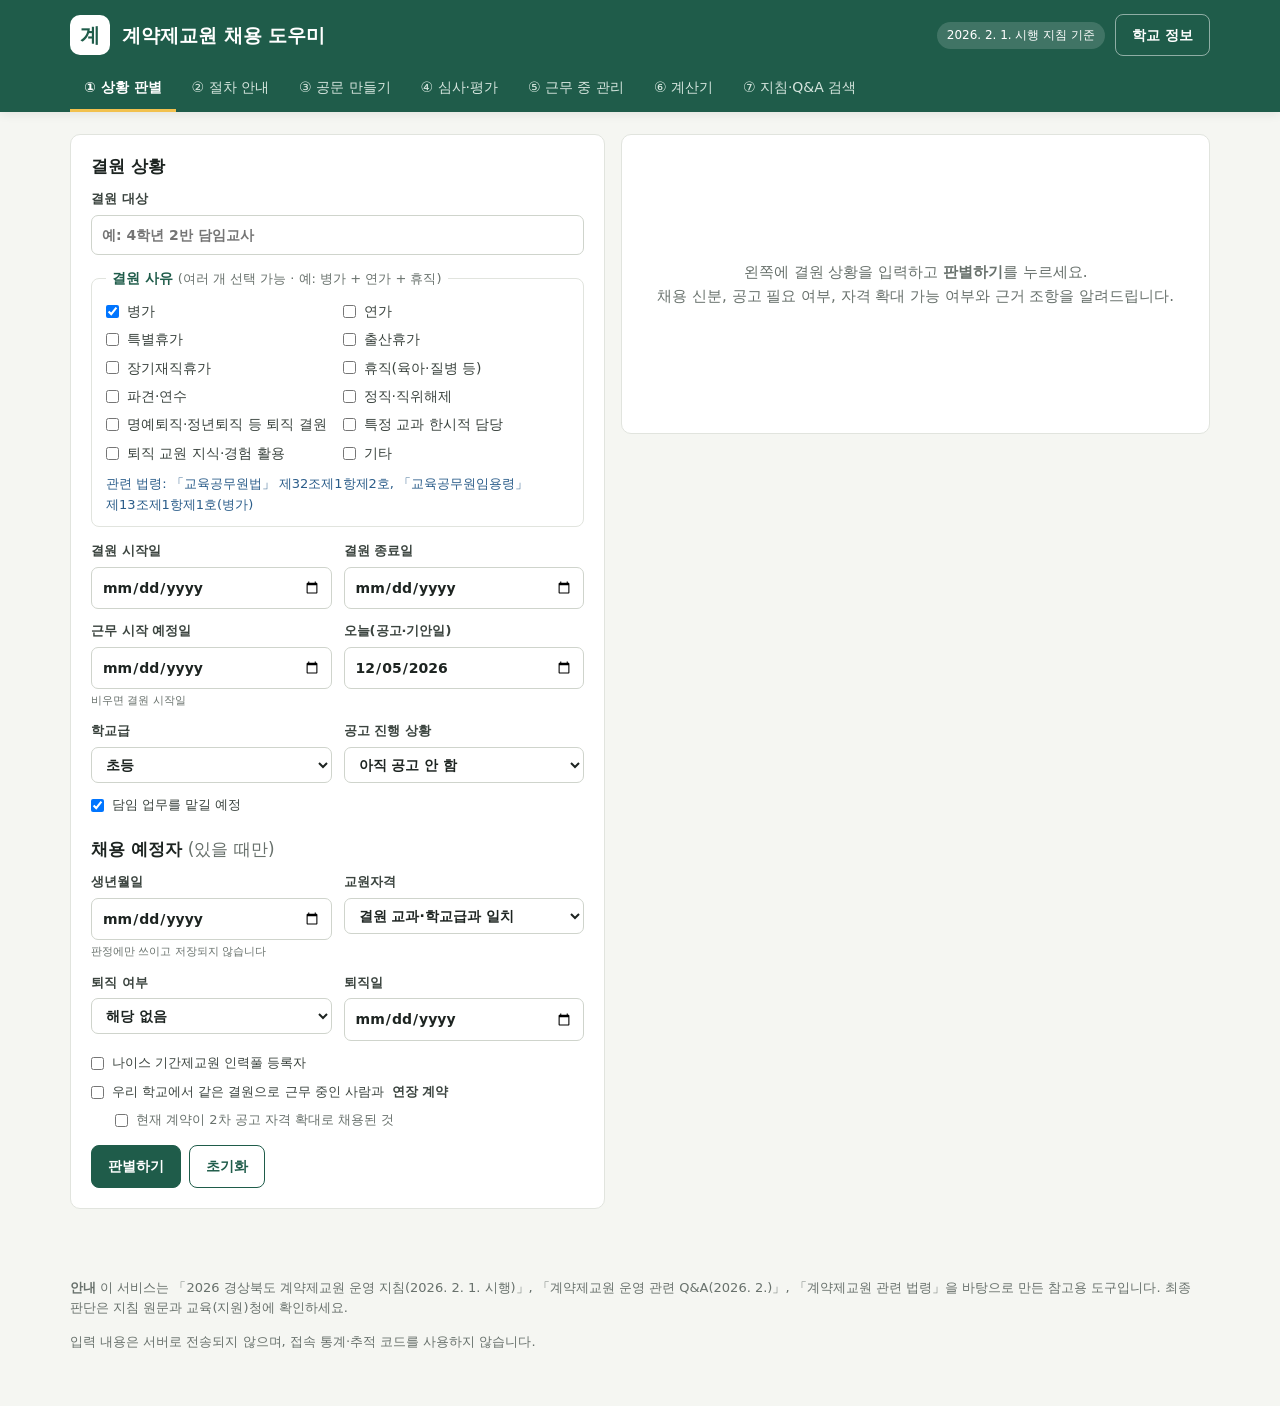
==== commit 2b93cffa: "수정의견 반영: 결원 사유 복수 선택·사유별 관련 법령, 접수 방법·서류 반환 기간, 호봉획정표 PDF·엑셀 불러오기와 엑셀 저장 1) 상황 판별: 결원 사유를 여러 개 선택(병가" ====
--- a/index.html
+++ b/index.html
@@ -40,15 +40,24 @@
   <div class="grid2">
     <form id="fJudge" class="card" autocomplete="off">
       <h2>결원 상황</h2>
-      <div class="row">
-        <label>결원 대상<input name="target" placeholder="예: 4학년 2반 담임교사"></label>
-        <label>결원 사유
-          <select name="leaveType">
-            <option value="sick">병가</option><option value="leave">휴직(육아·질병 등)</option>
-            <option value="maternity">출산휴가</option><option value="longservice">장기재직휴가</option>
-            <option value="annual">연가</option><option value="dispatch">파견·연수</option><option value="etc">기타</option>
-          </select></label>
-      </div>
+      <label>결원 대상<input name="target" placeholder="예: 4학년 2반 담임교사"></label>
+      <fieldset class="reasons"><legend>결원 사유 <span class="muted small">(여러 개 선택 가능 · 예: 병가 + 연가 + 휴직)</span></legend>
+        <div class="chkgrid">
+          <label class="chk"><input type="checkbox" name="leaveTypes" value="sick" checked> 병가</label>
+          <label class="chk"><input type="checkbox" name="leaveTypes" value="annual"> 연가</label>
+          <label class="chk"><input type="checkbox" name="leaveTypes" value="special"> 특별휴가</label>
+          <label class="chk"><input type="checkbox" name="leaveTypes" value="maternity"> 출산휴가</label>
+          <label class="chk"><input type="checkbox" name="leaveTypes" value="longservice"> 장기재직휴가</label>
+          <label class="chk"><input type="checkbox" name="leaveTypes" value="leave"> 휴직(육아·질병 등)</label>
+          <label class="chk"><input type="checkbox" name="leaveTypes" value="dispatch"> 파견·연수</label>
+          <label class="chk"><input type="checkbox" name="leaveTypes" value="discipline"> 정직·직위해제</label>
+          <label class="chk"><input type="checkbox" name="leaveTypes" value="retire"> 명예퇴직·정년퇴직 등 퇴직 결원</label>
+          <label class="chk"><input type="checkbox" name="leaveTypes" value="temporary"> 특정 교과 한시적 담당</label>
+          <label class="chk"><input type="checkbox" name="leaveTypes" value="expert"> 퇴직 교원 지식·경험 활용</label>
+          <label class="chk"><input type="checkbox" name="leaveTypes" value="etc"> 기타</label>
+        </div>
+        <p class="muted small" id="lawPreview"></p>
+      </fieldset>
       <div class="row">
         <label>결원 시작일<input type="date" name="start" required></label>
         <label>결원 종료일<input type="date" name="end" required></label>
@@ -187,11 +196,16 @@
       </div>
       <div class="row3">
         <label>최종합격자 서류 제출 마감<input type="date" name="submitEnd"></label>
-        <label>서류 반환 청구 기간(일)<input type="number" name="returnDays" value="14" min="14" max="180"></label>
+        <label>서류 반환 청구 기간<select name="returnDays">
+          <option value="14" selected>14일</option><option value="30">30일</option><option value="60">60일</option><option value="90">90일</option><option value="180">180일</option>
+          <option value="0">반환 없음(전자우편 접수만)</option></select><small id="returnHint">채용 확정일 이후 14~180일에서 학교가 정함</small></label>
         <label>서류전형 배수<input type="number" name="multiple" value="3" min="2"></label>
       </div>
       <div class="row3">
-        <label>접수 방법<input name="recvMethod" value="방문접수, 우편접수, 이메일접수"></label>
+        <label>접수 방법<span class="inline-chks">
+          <label class="chk"><input type="checkbox" name="recvVisit" checked> 방문</label>
+          <label class="chk"><input type="checkbox" name="recvPost" checked> 우편</label>
+          <label class="chk"><input type="checkbox" name="recvEmail" checked> 이메일</label></span></label>
         <label>접수처<input name="recvPlace" placeholder="○○학교 행정실"></label>
         <label>심사 장소<input name="place" value="교무회의실"></label>
       </div>
@@ -335,23 +349,39 @@
   </div>
   <div class="sub3" data-panel3="hobong">
     <form id="fHob" class="card" autocomplete="off">
-      <div class="doc-head"><h2>호봉 획정 검토</h2><span class="muted small">경력환산율표(지침 p.82~84) 기준 · 검토용</span></div>
-      <div class="row4">
-        <label>소지 자격<select name="cert">
-          <option value="9">정교사(1급)</option><option value="8" selected>정교사(2급)</option><option value="5">준교사</option><option value="">직접 입력</option></select></label>
-        <label>기산호봉<input type="number" name="base" value="8" min="1"><small>공무원보수규정 별표 22로 확인</small></label>
+      <div class="doc-head"><h2>호봉획정표 <span class="muted small">[별지 제16호 서식]</span></h2>
+        <div><button type="button" class="btn ghost" id="hobLoadBtn">기존 호봉획정표 불러오기 (hwpx·xlsx·pdf)</button><input type="file" id="hobLoad" accept=".hwpx,.xlsx,.pdf" hidden></div></div>
+      <p class="muted small" style="margin-top:-6px">이 도우미로 만든 호봉획정표(한글 hwpx·엑셀 xlsx, 고쳐 저장한 파일 포함)나 별지 제16호 서식 PDF를 불러오면 입력 화면이 채워집니다. 파일은 이 컴퓨터 안에서만 읽습니다. 경력환산율표(지침 p.82~84) · 1년=12월, 1월=30일</p>
+      <div class="row4">
+        <label>호봉획정사유<select name="reason"><option>계약제 교원 임용</option><option>호봉재획정</option><option>초임 호봉획정</option><option>호봉정정</option></select></label>
+        <label>(1)소속<input name="org" placeholder="학교 정보의 학교명"></label>
+        <label>(3)현직위(급)<input name="position" value="기간제교원"></label>
+        <label>※호봉 획정(승급)일<input type="date" name="date"><small>보통 계약 시작일</small></label>
+      </div>
+      <div class="row4">
+        <label>소지 자격(기산호봉)<select name="cert"></select></label>
+        <label>기산호봉<input type="number" name="base" min="1"></label>
+        <label>(2)제청(내신)자격<input name="proposed" placeholder="예: 초등 2급 정교사"></label>
+        <label>(6)현호봉<input name="curGrade" placeholder="재획정 시 기존 호봉"></label>
+      </div>
+      <div class="row4">
+        <label>(5)학력<select name="edu"></select></label>
+        <label>학교명<input name="eduName" placeholder="예: ○○교육대학교"><small>서식의 사범계/비사범계 칸에 들어감</small></label>
+        <label>학력 가감년수<input name="eduAdj" readonly></label>
         <label>기타 가감(년)<input type="number" name="adj" value="0"></label>
-        <label>임용 예정일<input type="date" name="startDate"></label>
-      </div>
-      <label class="chk"><input type="checkbox" name="sabeom"> 사범계 대학(교육대학·사범대학) 졸업 — 가산 1년</label>
-      <label class="chk"><input type="checkbox" name="limit14"> 14호봉 제한 대상(10년 이상 근무 후 퇴직연금 수령, 명예퇴직, 정년퇴직)</label>
-      <h3>경력 <span class="muted small">(학력과 경력이 겹치면 하나만 · 비우면 기본 환산율)</span></h3>
-      <div class="grid-wrap"><table class="sg" id="hobRows"><thead><tr><th>경력 구분</th><th>시작일</th><th>종료일</th><th>환산율(%)</th><th>강사 주당<br>근무시간</th><th>학교급<br>불일치</th><th>비고</th><th></th></tr></thead><tbody></tbody></table></div>
+      </div>
+      <label class="chk"><input type="checkbox" name="limit14"> 호봉상한제(14호봉) 대상: 연금수급자(일시금 수령자 포함)·명예퇴직·정년퇴직 교원</label>
+      <div class="row">
+        <label>작성자 직위(급)<input name="writerPos" value="교감"></label>
+        <label>확인자 직위(급)<input name="checkerPos" value="교장"></label>
+      </div>
+      <h3>(7)~(12) 경력 <span class="muted small">학력과 경력이 겹치면 하나만 · 환산율을 비우면 기본값 · 강사는 주당 또는 총 근무시간</span></h3>
+      <div class="grid-wrap"><table class="sg" id="hobRows"><thead><tr><th>경력 구분</th><th>(7)부터</th><th>까지</th><th>(8)경력내용</th><th>(10)환산율(%)</th><th>강사<br>주당시간</th><th>강사<br>총 시간</th><th>학교급<br>불일치</th><th>(12)비고</th><th></th></tr></thead><tbody></tbody></table></div>
       <div class="actions"><button type="button" class="btn ghost" id="hobAdd">+ 경력 추가</button><button class="btn primary" type="submit">계산하기</button></div>
     </form>
-    <div id="hobOut" class="card result empty"><p class="hint">경력을 입력하고 계산하기를 누르면<br>환산 경력, 초임호봉, 14호봉 제한을 보여드립니다.</p></div>
-    <div class="card"><div class="actions dl"><button type="button" class="btn primary" id="hobDoc">호봉 획정 검토표 (.hwpx)</button></div>
-      <p class="muted small">경력합산신청서(서식 11)·전력조회 요청서(서식 12)는 공식 별지 서식을 쓰세요. 유사경력은 반드시 전력조회로 확인합니다.</p></div>
+    <div id="hobOut" class="card result empty"><p class="hint">경력을 입력하고 계산하기를 누르면<br>(14) 환산 총경력, (16) 호봉획정 경력, (17) 사정호봉을 보여드립니다.</p></div>
+    <div class="card"><div class="actions dl"><button type="button" class="btn primary" id="hobDoc">호봉획정표 [별지 제16호 서식] (.hwpx)</button><button type="button" class="btn" id="hobXlsx">엑셀로 저장 (.xlsx, 수식 포함)</button></div>
+      <p class="muted small">성명 칸은 비워 둡니다. 경력합산신청서(서식 11)·전력조회 요청서(서식 12)는 공식 별지 서식을 쓰세요. 기산호봉·가감년수는 공무원보수규정 [별표 22]로 최종 확인하세요.</p></div>
   </div>
   <div class="sub3" data-panel3="perf">
     <div class="grid2">
@@ -617,6 +647,7 @@
 <script src="js/app2.js"></script>
 <script src="js/app3.js"></script>
 <script src="js/rules3.js"></script>
+<script src="js/hobio.js"></script>
 <script src="js/app4.js"></script>
 </body>
 </html>
--- a/css/style.css
+++ b/css/style.css
@@ -150,3 +150,10 @@
 .bl input{width:auto;margin-top:4px}
 .bl .why{display:block;color:var(--muted);font-size:12px}
 .bl.omit{opacity:.55}
+
+fieldset.reasons{padding:10px 14px 6px}
+.chkgrid{display:grid;grid-template-columns:repeat(auto-fill,minmax(150px,1fr));gap:2px 10px}
+.chkgrid .chk{margin-bottom:4px;font-size:14px}
+#lawPreview{margin:6px 0 4px;color:var(--info)}
+.inline-chks{display:flex;gap:14px;padding:8px 0 2px}
+.inline-chks .chk{margin:0;font-weight:500}
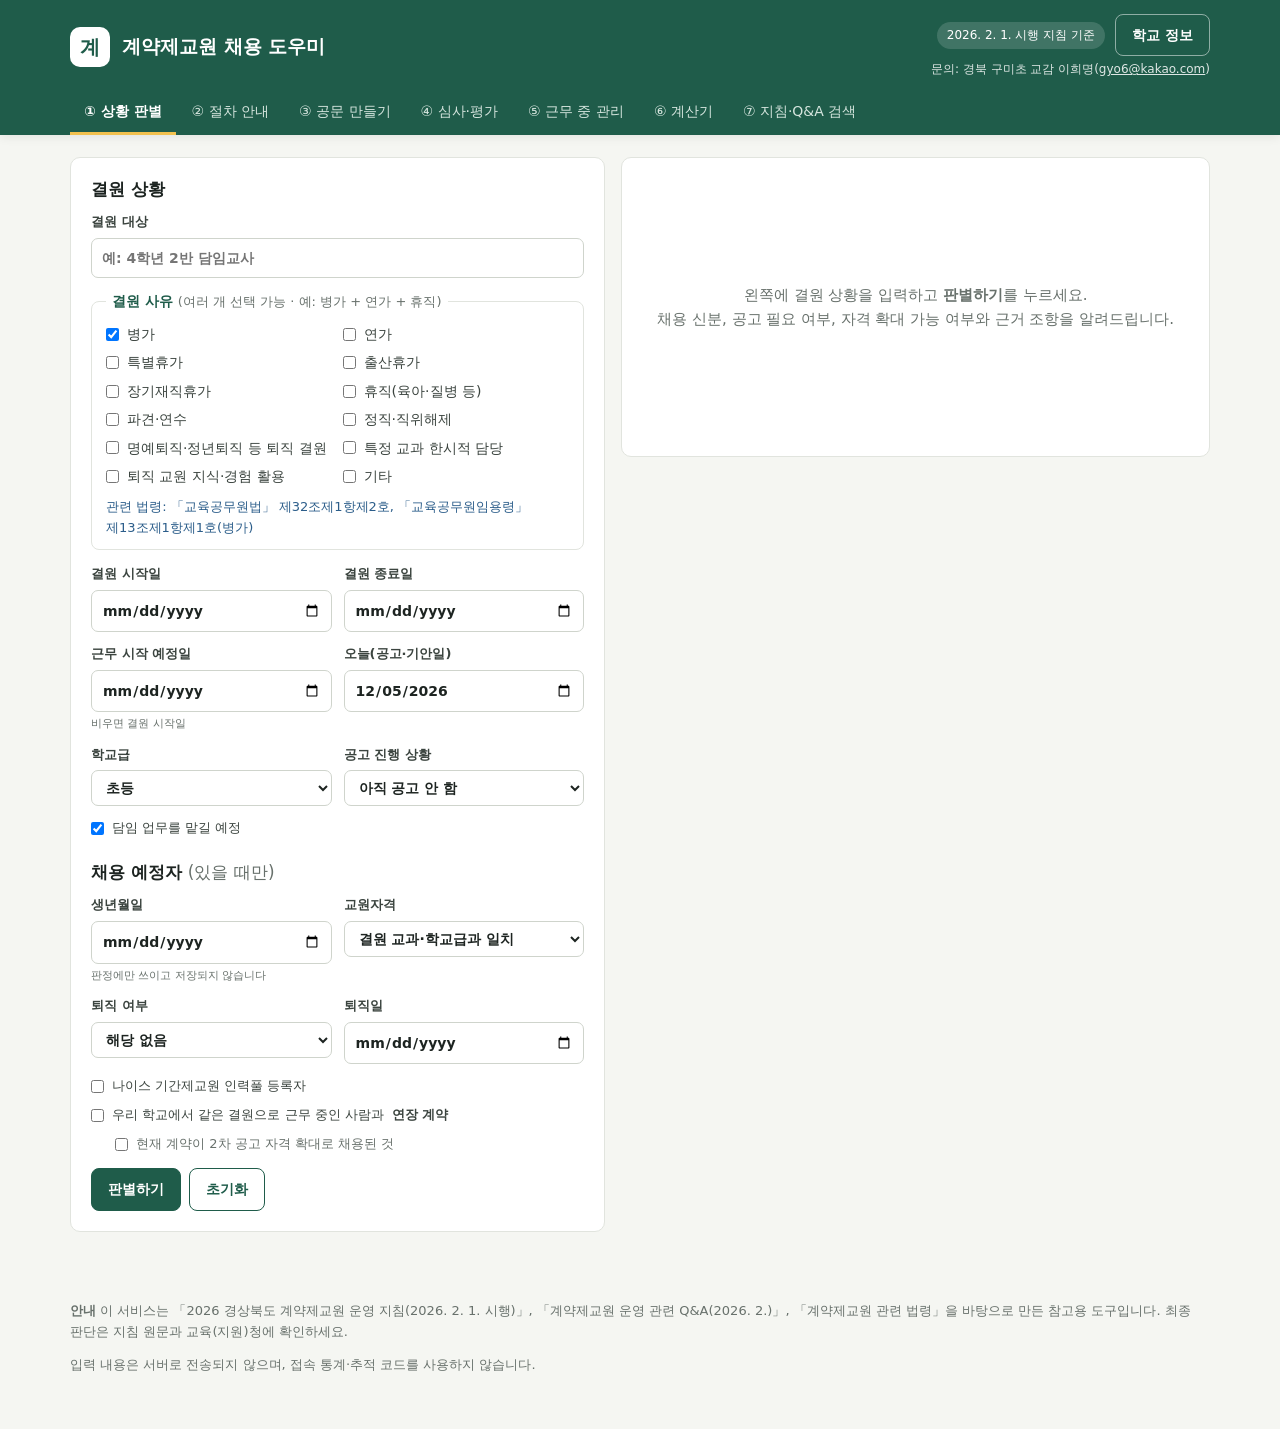
==== commit 596f7ca7: "상단 학교 정보 버튼 아래 문의처 추가 Co-Authored-By: Claude Opus 5.5 <noreply@anthropic.com> Claude-Session: https:" ====
--- a/index.html
+++ b/index.html
@@ -17,9 +17,12 @@
         <p class="sub">기간제교원·강사 채용 절차 판별과 공문 작성</p>
       </div>
     </div>
-    <div class="top-right">
-      <span class="badge" id="ver"></span>
-      <button class="btn ghost" id="btnSchool">학교 정보</button>
+    <div class="top-right-wrap">
+      <div class="top-right">
+        <span class="badge" id="ver"></span>
+        <button class="btn ghost" id="btnSchool">학교 정보</button>
+      </div>
+      <p class="contact">문의: 경북 구미초 교감 이희명(<a href="mailto:gyo6@kakao.com">gyo6@kakao.com</a>)</p>
     </div>
   </div>
   <nav class="wrap tabs" role="tablist">
--- a/css/style.css
+++ b/css/style.css
@@ -157,3 +157,7 @@
 #lawPreview{margin:6px 0 4px;color:var(--info)}
 .inline-chks{display:flex;gap:14px;padding:8px 0 2px}
 .inline-chks .chk{margin:0;font-weight:500}
+.top-right-wrap{display:flex;flex-direction:column;align-items:flex-end;gap:4px}
+.top .contact{margin:0;font-size:12px;opacity:.85;white-space:nowrap}
+.top .contact a{color:#fff}
+@media (max-width:600px){.top-in{flex-wrap:wrap}.top-right-wrap{align-items:flex-start}.top .contact{white-space:normal}}
